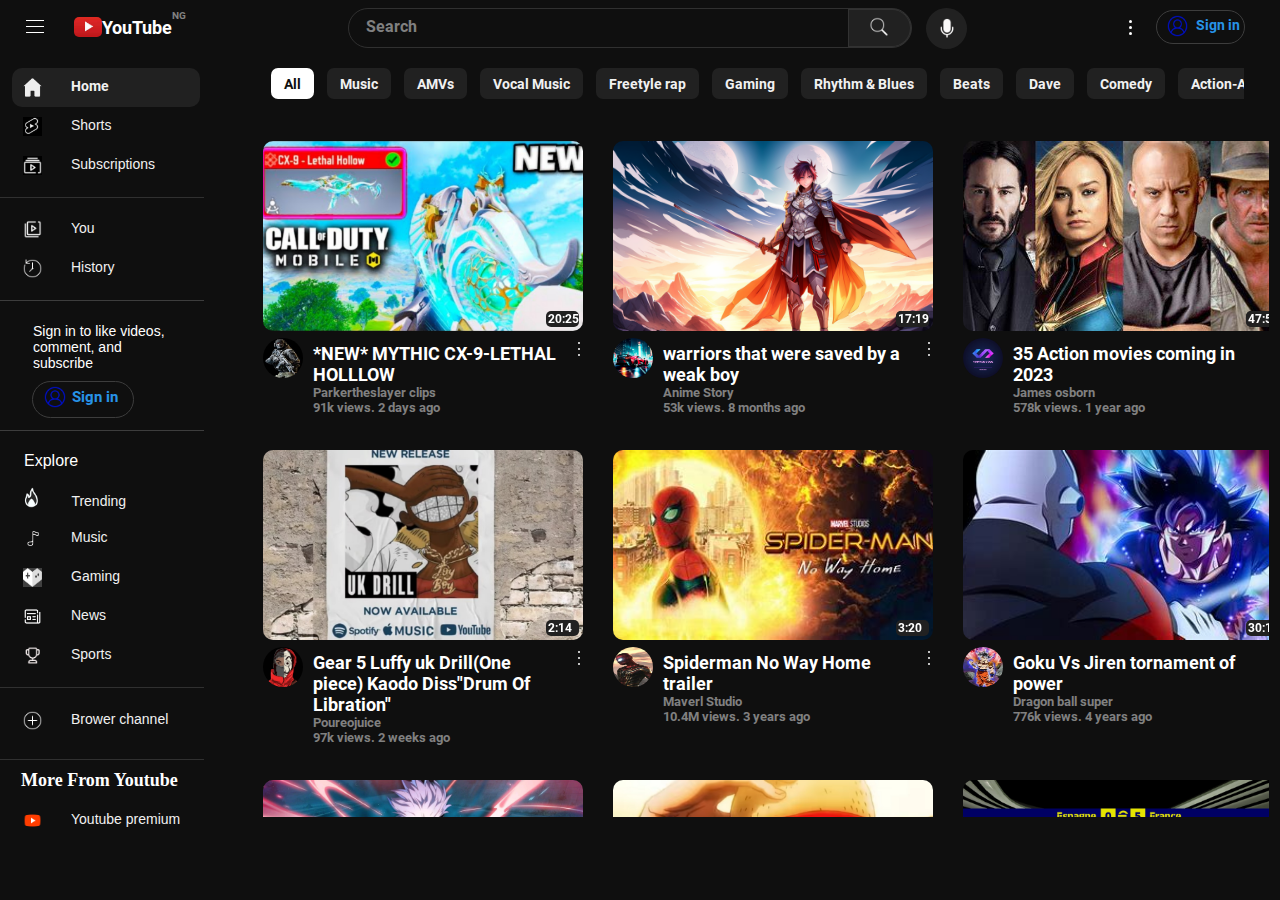
==== index.html @ 63cadaa3 "Rename youtube.html to index.html" ====
<!DOCTYPE html>
<html lang="en">
  <head>
    <meta charset="UTF-8" />
    <meta http-equiv="X-UA-Compatible" content="IE=edge" />
    <meta name="viewport" content="width=device-width, initial-scale=1.0" />
    <title>Youtube</title>
    <link rel="stylesheet" href="youtube.css" type="text/css" />
  </head>
  <body>
    <header>
      <div id="head">
        <div id="naw">
          <div id="menubar">
            <div id="menu"></div>
            <div id="menu"></div>
            <div id="menu"></div>
          </div>
          <div id="imagebox">
            <img src="images2/download.jpg" alt="Youtube" id="Youtube" />
            <div>YouTube</div>
            <sup id="sup">NG</sup>
          </div>
        </div>
        <div id="search">
          <form action="">
            <input type="text" placeholder="search" id="searchinput" />
          </form>
          <div id="searchiconbar">
            <img
              src="images2/icons8-search-100.png"
              alt="search"
              id="searchicon"
            />
          </div>
        </div>
        <div id="voice">
          <img
            src="images2/icons8-microphone-96.png"
            alt="voice"
            id="voicesearch"
          />
        </div>
        <div id="dotmenu">
          <div id="dot"></div>
          <div id="dot"></div>
          <div id="dot"></div>
        </div>
        <div id="signy">
          <div>
            <img src="images2/icone-utilisateur-bleu.png" alt="login icon" />
            <a href="">Sign in</a>
          </div>
        </div>
      </div>
    </header>
    <nav>
      <div id="navbar">
        <div id="navigation" class="home">
          <img src="images2/home_6583566.png" alt="home" id="navic" />
          <div id="navfonhome">Home</div>
        </div>
        <br />
        <div id="navigation" class="navigation">
          <img
            src="images2/20231005_004028.jpg"
            alt="Youtube shorts"
            id="navic"
          />
          <div id="navfon">Shorts</div>
        </div>
        <br />
        <div id="navigation" class="navigation">
          <img src="images2/1696479736269.jpg" alt="subscrip" id="navic" />
          <div id="navfon">Subscriptions</div>
        </div>
      </div>
      <div class="navbaryou">
        <div id="navigation" class="navigation">
          <img src="images2/icons8-collection-96.png" alt="you" id="navic" />
          <div id="navfon">You</div>
        </div>
        <div id="navigation" class="navigation">
          <img src="images2/icons8-history-100.png" alt="history" id="navic" />
          <div id="navfon">History</div>
        </div>
      </div>
      <div class="navbaryou">
        <div id="navigation">
          <div id="speech" >Sign in to like videos, comment, and subscribe</div>
        </div>
        <div id="signx">
          <div>
            <img src="images2/icone-utilisateur-bleu.png" alt="login icon" />
            <a href="">Sign in</a>
          </div>
        </div>
      </div>
      <div id="navbar">
        <div id="explore">Explore</div>
        <div id="navigation" class="navigation">
          <img src="images2/icons8-trending-64.png" alt="trending" id="trend" />
          <div id="navfon">Trending</div>
        </div>
        <div id="navigation" class="navigation">
          <img src="images2/icons8-music-150.png" alt="music" id="navic" />
          <div id="navfon">Music</div>
        </div>
        <div id="navigation" class="navigation">
          <img src="images2/youtube gaming.jpg" alt="gaming" id="navic" />
          <div id="navfon">Gaming</div>
        </div>
        <div id="navigation" class="navigation">
          <img src="images2/icons8-news-144.png" alt="News" id="navic" />
          <div id="navfon">News</div>
        </div>
        <div id="navigation" class="navigation">
          <img src="images2/icons8-trophy-96.png" alt="sport" id="navic" />
          <div id="navfon">Sports</div>
        </div>
      </div>
      <div id="navbar">
        <div id="navigation" class="navigation">
          <img src="images2/icons8-plus-100.png" alt="" id="navic" class="navfon" />
          <div class="navfon">Brower channel</div>
        </div>
      </div>
      <div id="navbar">
        <div id="navigation">
          <div class="speech">More From Youtube</div>
        </div>
        <div id="navigation" class="navigation">
          <img src="images2/icons8-youtube-96.png" alt="youtube" id="navic" />
          <div id="navfon">Youtube premium</div>
        </div>
        <div id="navigation" class="navigation">
          <img
            src="images2/icons8-youtube-music-96.png"
            alt="music"
            id="navic"
          />
          <div id="navfon">Youtube music</div>
        </div>
        <div id="navigation" class="navigation">
          <img src="images2/icons8-youtube-96 (1).png" alt="kid" id="navic" />
          <div id="navfon">Youtube kids</div>
        </div>
      </div>
      <div id="navbar">
        <div id="navigation" class="navigation">
          <img src="images2/icons8-setting-100.png" alt="setting" id="navic" />
          <div id="navfon">Setting</div>
        </div>
        <div id="navigation" class="navigation">
          <img src="images2/icons8-flag-96.png" alt="flag" id="navic" />
          <div id="navfon">Report history</div>
        </div>
        <div id="navigation" class="navigation">
          <img src="images2/icons8-help-100.png" alt="help" id="navic" />
          <div id="navfon">Help</div>
        </div>
        <div id="navigation" class="navigation">
          <img src="" alt="" />
          <div id="navfon">Send feedback</div>
        </div>
      </div>
      <div id="navbar">
        <div id="navigation">
          <footer>
            About Press Copyright
            <br />
            Contact us Creators <br />
            Advertise Developers
            <br />
            <br />
            Terms Privacy Policy & Safety How YouTube works <br />
            Test new features
            <br />
            <br />
            © 2023 Google LLC
          </footer>
        </div>
      </div>
    </nav>
    <div id="maincontent">
      <div id="subcontent">
        <div id="scrollmenu">
          <ul>
            <li id="al">All</li>
            <li id="li">Music</li>
            <li id="li">AMVs</li>
            <li id="li">Vocal Music</li>
            <li id="li">Freetyle rap</li>
            <li id="li">Gaming</li>
            <li id="li">Rhythm & Blues</li>
            <li id="li">Beats</li>
            <li id="li">Dave</li>
            <li id="li">Comedy</li>
            <li id="li">Action-Adevantages Gaming</li>
            <li id="li">Call Of Duty</li>
            <li id="li">Efootall</li>
            <li id="li">Dragon Ball Super</li>
            <li id="li">Action Movies</li>
            <li id="li">Recently Uploaded</li>
          </ul>
        </div>
        <div id="minicontent">
          <div id="row1">
            <div id="row2">
              <div id="heroimage1">
                <div id="herotext">
                  <div>20:25</div>
                </div>
              </div>
              <div id="profile">
                <img src="images2/ghost.jpg" alt="" />
                <div id="subfile">*NEW* MYTHIC CX-9-LETHAL HOLLLOW</div>
                <div class="domenu">
                  <div class="dot"></div>
                  <div class="dot"></div>
                  <div class="dot"></div>
                </div>
              </div>
              <footer id="foot">
                Parkertheslayer clips
                <br />
                91k views. 2 days ago
              </footer>
            </div>
            <div id="row3">
              <div id="heroimage">
                <div id="herotext">
                  <div>17:19</div>
                </div>
              </div>
              <div id="profile">
                <img src="images2/image.png" alt="" />
                <div id="subfile">warriors that were saved by a weak boy</div>
                <div class="domenu">
                  <div class="dot"></div>
                  <div class="dot"></div>
                  <div class="dot"></div>
                </div>
              </div>
              <footer id="foot">
                Anime Story
                <br />
                53k views. 8 months ago
              </footer>
            </div>
            <div id="row3" class="row3">
              <div id="heroimage2">
                <div id="herotext">
                  <div>47:55</div>
                </div>
              </div>
              <div id="profile">
                <img src="images2/wepik--20230904215643AHBT.jpeg" alt="" />
                <div id="subfile">35 Action movies coming in 2023</div>
                <div class="domenu">
                  <div class="dot"></div>
                  <div class="dot"></div>
                  <div class="dot"></div>
                </div>
              </div>
              <footer id="foot">
                James osborn
                <br />
                578k views. 1 year ago
              </footer>
            </div>
          </div>
          <div id="row1">
            <div id="row2">
              <div id="heroimage3">
                <div id="herotext">
                  <div>2:14</div>
                </div>
              </div>
              <div id="profile">
                <img src="images2/poureojuice.jpg" alt="" />
                <div id="subfile">
                  Gear 5 Luffy uk Drill(One piece) Kaodo Diss"Drum Of Libration"
                </div>
                <div class="domenu">
                  <div class="dot"></div>
                  <div class="dot"></div>
                  <div class="dot"></div>
                </div>
              </div>
              <footer id="foot">
                Poureojuice
                <br />
                97k views. 2 weeks ago
              </footer>
            </div>
            <div id="row3">
              <div id="heroimage4">
                <div id="herotext">
                  <div>3:20</div>
                </div>
              </div>
              <div id="profile">
                <img src="images2/IMG_0671.JPG" alt="" />
                <div id="subfile">Spiderman No Way Home trailer</div>
                <div class="domenu">
                  <div class="dot"></div>
                  <div class="dot"></div>
                  <div class="dot"></div>
                </div>
              </div>
              <footer id="foot">
                Maverl Studio
                <br />
                10.4M views. 3 years ago
              </footer>
            </div>
            <div id="row3" class="row3">
              <div id="heroimage5">
                <div id="herotext">
                  <div>30:10</div>
                </div>
              </div>
              <div id="profile">
                <img src="images2/goku.jpg" alt="" />
                <div id="subfile">Goku Vs Jiren tornament of power</div>
                <div class="domenu">
                  <div class="dot"></div>
                  <div class="dot"></div>
                  <div class="dot"></div>
                </div>
              </div>
              <footer id="foot">
                Dragon ball super
                <br />
                776k views. 4 years ago
              </footer>
            </div>
          </div>
          <div id="row1">
            <div id="row2">
              <div id="heroimage6">
                <div id="herotext">
                  <div>1:42</div>
                </div>
              </div>
              <div id="profile">
                <img src="images2/mash.jpg" alt="" />
                <div id="subfile">Gojo's Hollow purple</div>
                <div class="domenu">
                  <div class="dot"></div>
                  <div class="dot"></div>
                  <div class="dot"></div>
                </div>
              </div>
              <footer id="foot">
                Jujutsu kaisen update
                <br />
                3.2M views. 1 year ago
              </footer>
            </div>
            <div id="row3">
              <div id="heroimage7">
                <div id="herotext">
                  <div>20:25</div>
                </div>
              </div>
              <div id="profile">
                <img src="images2/poureojuice.jpg" alt="" />
                <div id="subfile">poureojuice Plot Armor Uk Drill</div>
                <div class="domenu">
                  <div class="dot"></div>
                  <div class="dot"></div>
                  <div class="dot"></div>
                </div>
              </div>
              <footer id="foot">
                Poureojuice
                <br />
                385k views. 2 months ago
              </footer>
            </div>
            <div id="row3" class="row3">
              <div id="heroimage8">
                <div id="herotext">
                  <div>7:03</div>
                </div>
              </div>
              <div id="profile">
                <img src="images2/IMG_1147.JPG" alt="" />
                <div id="subfile">I defeated a Pro player 5-0</div>
                <div class="domenu">
                  <div class="dot"></div>
                  <div class="dot"></div>
                  <div class="dot"></div>
                </div>
              </div>
              <footer id="foot">
                Yanmifeigwe clips
                <br />
                9.1k views. 1 years ago
              </footer>
            </div>
          </div>
        </div>
      </div>
    </div>
  </body>
</html>
---- youtube.css ----
body {
  background-color: #0f0f0f;
  color: var(--color-primary);
  padding: 0;
  margin: 0;
}
@font-face {
  font-family: Roboto;
  src: url(Roboto-Bold.ttf);
}
@font-face {
  font-family: noto;
  src: url(NotoSans-Light.ttf);
}
:root {
  --color-primary: white;
}
header {
  padding: 15px 0px 2px 24px;
  height: 52px;
}
#menubar {
  padding-top: 0.2px;
  margin-left: 2px;
}
#menu {
  width: 18px;
  height: 1px;
  background-color: white;
  margin-top: 5px;
}
#head {
  display: flex;
}
#Youtube {
  width: 28px;
  height: 20px;
  border-top-right-radius: 5px;
  border-bottom-left-radius: 5px;
  border-bottom-right-radius: 5px;
  border-top-left-radius: 5px;
  margin-left: 30px;
}
#naw {
  display: inline-flex;
}
#imagebox {
  display: inline-flex;
  margin-top: 2px;
  cursor: pointer;
}
#imagebox div {
  font-size: 18px;
  font-family: Roboto, arial, sans-serif;
  display: block;
}
#sup {
  font-size: 10px;
  color: gray;
  margin-top: -7px;
  font-family: Roboto, sans-serif, arial;
}
#search {
  margin-left: 13%;
  display: inline-flex;
  width: 45%;
  border: 1px solid hsl(0, 0%, 18.82%);
  border-radius: 30px;
  height: 38px;
  margin-top: -7px;
}
form {
  width: 90%;
}
input {
  height: 35px;
  background-color: transparent;
  border: none;
  /*border-right: 1px solid hsl(0, 0%, 18.82%);*/
  color: white;
  width: 99%;
  outline: none;
}
#search form input::placeholder {
  color: grey;
  text-transform: capitalize;
  font-size: medium;
  padding: 10px 15px;
  margin-bottom: 5px;
  font-family: Roboto, sans-serif;
  font-weight: 400;
}
#searchicon {
  width: 20px;
  height: 20px;
  margin: 7px 0px 3px 20px;
}
#searchiconbar {
  height: 95%;
  width: 11%;
  background-color: hsla(0, 0%, 100%, 0.08);
  border-top-right-radius: 30px;
  border-bottom-right-radius: 30px;
  border-left: none;
  border: 1px solid hsla(0, 0%, 100%, 0.08);
}
#voice {
  background-color: hsla(0, 0%, 100%, 0.08);
  border-radius: 50px;
  margin-left: 14px;
  height: 41px;
  width: 41px;
  margin-top: -7px;
}
#voicesearch {
  width: 20px;
  height: 20px;
  margin-top: 10px;
  margin-left: 11px;
}
#dotmenu {
  cursor: pointer;
  margin-left: 13%;
  margin-top: 2px;
}
#dot {
  width: 3px;
  height: 3px;
  margin-top: 3px;
  background-color: white;
  border-radius: 50px;
}
#signy {
  margin-left: 24px;
  border: 1px solid #3d3d3d;
  border-radius: 40px;
  width: 7%;
  height: 5%;
  display: flex;
  justify-self: flex-end;
  margin-top: -5px;
  cursor: pointer;
}
#signy:hover {
  background-color: #ade8f4;
  backdrop-filter: blur(10%);
  transition: 0.5s;
}
#signy a {
  color: #2793e8;
  margin-left: 8px;
  text-decoration: none;
  font-family: Roboto, arial, sans-serif;
  font-size: 14px;
}
#signy img {
  height: 22px;
  width: 21px;
  margin-top: -2px;
}
#signy div {
  padding: 6px 4px 6px 10px;
  display: inline-flex;
}
/*end of header*/
/*header, nav, #maincontent{
  border: 2px solid red;
}*/
header {
  width: 97.5%;
}
header,
nav,
#maincontent {
  position: absolute;
}
nav,
#maincontent {
  top: 60px;
}
#maincontent {
  left: 245px;
}
/*navigation*/
nav {
  padding-top: 20px;
  margin-left: -4px;
  width: 17.4%;
  height: 86%;
  overflow: hidden;
  scrollbar-gutter: stable;
  scrollbar-track-color: red;
  margin-top: -12px;
}
nav:hover {
  overflow: auto;
}
#navigation {
  display: inline-flex;
  padding: 10px 10px 10px 9px;
  width: 88%;
  cursor: pointer;
}
#speech {
  font-family: arial, Roboto, sans-serif;
  margin-left: 12px;
  font-size: 14px;
}
.speech {
  font-size: 18px;
  font-weight: bold;
}
.home {
  background-color: #212121;
  border-top-right-radius: 10px;
  border-bottom-left-radius: 10px;
  border-top-left-radius: 10px;
  border-bottom-right-radius: 10px;
  display: block;
}
#navfon {
  font-size: 14px;
  margin-left: 29px;
  font-weight: 500;
  font-family: arial, Roboto, sans-serif;
  color: #f1f1f1;
}
.navfon {
  font-size: 14px;
  margin-left: 29px;
  font-weight: 500;
  padding: 13px 0;
  margin-bottom: -7px;
  font-family: arial, Roboto, sans-serif;
  color: #f1f1f1;
}
#navfonhome {
  font-size: 14px;
  margin-left: 29px;
  font-weight: 500;
  color: #f1f1f1;
  font-family: Roboto, arial, sans-serif;
}
.navbaryou {
  padding: 12px 16px;
  border-bottom: 1px solid #3d3d3d;
  cursor: pointer;
}
#navic {
  margin-left: 2px;
  width: 19px;
  height: 19px;
}
#trend {
  margin-left: 0.4px;
  width: 21px;
  height: 21px;
  margin-top: -6px;
}
#navbar {
  padding: 0px 0px 12px 16px;
  border-bottom: 1px solid hsl(0, 0%, 18.82%);
}
#signx {
  margin-left: 20px;
  margin-right: 77px;
  border: 1px solid #3d3d3d;
  border-radius: 40px;
  height: 35px;
  width: 100px;
}
#signx div {
  display: inline-flex;
  padding: 3px 10px 3px 10px;
  margin-top: 3px;
  margin-left: 6px;
}
#signx:hover {
  background-color: #ade8f4;
  transition: 0.5s;
}
#signx img {
  width: 22px;
  height: 22px;
  margin-left: -5px;
  margin-top: -2px;
}
#signx a {
  margin-left: 6px;
  color: #2793e8;
  font-family: Roboto, arial, sans-serif;
  text-decoration: none;
  font-size: 15px;
}
.navigation:hover {
  background-color: #212121;
  border-top-right-radius: 12px;
  border-bottom-right-radius: 12px;
  border-top-left-radius: 12px;
  border-bottom-left-radius: 12px;
}
#explore {
  padding: 21px 12px 13px;
  font-size: 16px;
  font-family: arial, Roboto, sans-serif;
}
footer {
  color: grey;
  font-size: 13px;
  font-family: Roboto, arial, sans-serif;
}
/*End of navigation*/
/*main content*/
#maincontent {
  width: 80%;
  /*border: 2px solid red;*/
  margin-top: -8px;
  height: 85%;
  overflow: hidden;
  scrollbar-gutter: stable;
}
#maincontent:hover {
  overflow: auto;
}
#subcontent {
  padding: 0 10px 0 18px;
}
#minicontent {
  margin-top: -9px;
}
#scrollmenu {
  overflow: hidden;
  white-space: nowrap;
  width: 100%;
}
#scrollmenu:hover {
  overflow: auto;
  white-space: nowrap;
}
ul {
  display: inline-flex;
  margin-left: -32px;
  width: 95%;
}
li {
  list-style-type: none;
  background-color: #212121;
  padding: 8px 13px;
  height: 15px;
  border-top-right-radius: 7px;
  border-top-left-radius: 7px;
  border-bottom-left-radius: 7px;
  border-bottom-right-radius: 7px;
  font-family: Roboto, arial, sans-serif;
  font-size: 14px;
}
#al {
  background-color: white;
  color: #0f0f0f;
}
#li {
  margin-left: 13px;
  width: auto;
  color: #f1f1f1;
}
#row1 {
  margin-top: 35px;
}
#herotext div {
  margin-left: 89.5%;
  backdrop-filter: blur(50px);
  background-color: #212121;
  padding: 1px 2px;
  font-size: 12px;
  font-family: Roboto, arial, sans-serif;
  border-radius: 5px;
}
#herotext {
  /*border: 2px solid red;*/
  padding-bottom: 4px;
  padding-right: 4px;
}
#row1 {
  display: inline-flex;
}
#row2 {
  /*border: 2px solid blue;*/
  width: 320px;
}
#row3 {
  width: 320px;
  margin-left: 30px;
}
#heroimage {
  background-image: url(images2/warrior-anime-character-magic-mountain-lake-sky.png);
  width: 100%;
  padding-top: 170px;
  background-position: center;
  background-size: cover;
  background-repeat: no-repeat;
  border-top-right-radius: 10px;
  border-top-left-radius: 10px;
  border-bottom-left-radius: 10px;
  border-bottom-right-radius: 10px;
}
#heroimage1 {
  background-image: url(images2/Screenshot_20231007-025848_YouTube.jpg);
  width: 100%;
  padding-top: 170px;
  background-position: center;
  background-size: cover;
  background-repeat: no-repeat;
  border-top-right-radius: 10px;
  border-top-left-radius: 10px;
  border-bottom-left-radius: 10px;
  border-bottom-right-radius: 10px;
}
#heroimage2 {
  background-image: url(images2/movies.jpg);
  width: 100%;
  padding-top: 170px;
  background-position: center;
  background-size: cover;
  background-repeat: no-repeat;
  border-top-right-radius: 10px;
  border-top-left-radius: 10px;
  border-bottom-left-radius: 10px;
  border-bottom-right-radius: 10px;
}
#heroimage3 {
  background-image: url(images2/Screenshot_20231007-123513_YouTube.jpg);
  width: 100%;
  padding-top: 170px;
  background-position: center;
  background-size: cover;
  background-repeat: no-repeat;
  border-top-right-radius: 10px;
  border-top-left-radius: 10px;
  border-bottom-left-radius: 10px;
  border-bottom-right-radius: 10px;
}
#heroimage4 {
  background-image: url(images2/spiderman.jpg);
  width: 100%;
  padding-top: 170px;
  background-position: center;
  background-size: cover;
  background-repeat: no-repeat;
  border-top-right-radius: 10px;
  border-top-left-radius: 10px;
  border-bottom-left-radius: 10px;
  border-bottom-right-radius: 10px;
}
#heroimage6 {
  background-image: url(images2/3b897aafff9e433e339910b9613bec66.jpg);
  width: 100%;
  padding-top: 170px;
  background-position: center;
  background-size: cover;
  background-repeat: no-repeat;
  border-top-right-radius: 10px;
  border-top-left-radius: 10px;
  border-bottom-left-radius: 10px;
  border-bottom-right-radius: 10px;
}

#heroimage5 {
  background-image: url(images2/gpku\ va\ jiren.jpg);
  width: 100%;
  padding-top: 170px;
  background-position: center;
  background-size: cover;
  background-repeat: no-repeat;
  border-top-right-radius: 10px;
  border-top-left-radius: 10px;
  border-bottom-left-radius: 10px;
  border-bottom-right-radius: 10px;
}
#heroimage7 {
  background-image: url(images2/Screenshot_20230801-103315_YouTube.jpg);
  width: 100%;
  padding-top: 170px;
  background-position: center;
  background-size: cover;
  background-repeat: no-repeat;
  border-top-right-radius: 10px;
  border-top-left-radius: 10px;
  border-bottom-left-radius: 10px;
  border-bottom-right-radius: 10px;
}
#heroimage8 {
  background-image: url(images2/Screenshot_20230621-234800_eFootball.jpg);
  width: 100%;
  padding-top: 170px;
  background-position: center;
  background-size: cover;
  background-repeat: no-repeat;
  border-top-right-radius: 10px;
  border-top-left-radius: 10px;
  border-bottom-left-radius: 10px;
  border-bottom-right-radius: 10px;
}
#heroimage5:hover {
  border-radius: 0;
}
#heroimage1:hover {
  border-radius: 0;
}
#heroimage2:hover {
  border-radius: 0;
}
#heroimage3:hover {
  border-radius: 0;
}
#heroimage4:hover {
  border-radius: 0;
}
#heroimage6:hover {
  border-radius: 0;
}
#heroimage:hover {
  border-radius: 0;
}
#heroimage7:hover {
  border-radius: 0;
}
#heroimage8:hover {
  border-radius: 0;
}
#profile {
  display: inline-flex;
  margin-top: 7px;
}
#profile img {
  width: 40px;
  height: 40px;
  border-radius: 20px;
}
#subfile {
  margin-left: 10px;
  margin-top: 5px;
  font-size: 18px;
  font-weight: 500;
  width: 78%;
  font-family: Roboto, arial, sans-serif;
}
.dot {
  width: 2px;
  height: 2px;
  margin-top: 4px;
  background-color: white;
  border-radius: 2px;
  margin-left: 15px;
}
#foot {
  margin-left: 50px;
}
/* for phones*/ 
@media only screen and (max-width: 600px) {
  header {
    width: 97.5%;
  }
  form {
    width: 90%;
  }
  input {
    width: 99%;
    height: 35px;
  }
  #maincontent {
    height: 100%;
    left: 135px;
    width: 80%;
  }
  #minicontent {
    width: 17.6%;
    margin-left: -20px;
    margin-top: -15px;
  }
  nav {
    width: 29%;
    height: 100%;
    margin-left: -8px;
  }
  #row2 {
    width: 170px;
  }
  #row3 {
    width: 170px;
    margin-left: 15px;
  }
  #foot {
    font-size: 6px;
    margin-left: 10px;
  }
  #subfile {
    font-size: 9px;
    width: 70%;
    margin-left: 1px;
    margin-top: 5px;
  }
  #profile img {
    width: 30px;
    height: 30px;
    border-radius: 20px;
  }
  .row3 {
    display: none;
  }
  #search {
    margin-left: 1%;
    height: 28px;
    width: 45%;
    border-radius: 20px;
  }
  input {
    height: 25px;
    width: 99%;
  }
  #search form input::placeholder {
    font-size: 14px;
  }
  #searchicon {
    width: 14px;
    height: 14px;
    margin-left: 8px;
  }
  #searchiconbar {
    width: 16%;
  }
  #voicesearch {
    width: 15px;
    height: 15px;
    margin-left: 7px;
    margin-top: 7px;
  }
  #voice {
    height: 30px;
    width: 30px;
    margin-left: 7px;
  }
  #dot {
    width: 2px;
    height: 3px;
    margin-top: 2px;
  }
  #dotmenu {
    margin-left: 10px;
  }
  #signy {
    margin-left: 15px;
    width: 14%;
    height: 6%;
    margin-top: -2px;
  }
  #signy a {
    font-size: 10px;
    margin-left: 4px;
  }
  #signy img {
    height: 17px;
    width: 16px;
  }
  #signy div {
    padding: 3px 1px 3px 6px;
  }
  #heroimage1,
  #heroimage,
  #heroimage3,
  #heroimage4,
  #heroimage6,
  #heroimage7 {
    height: 1%;
    padding-top: 130px;
  }
  #herotext div {
    font-size: 8px;
    margin-top: -17px;
    margin-left: 86%;
  }
  #navfonhome,
  #navfon {
    font-size: 11px;
    margin-left: 13px;
  }
  .navfon {
    font-size: 11px;
    margin-left: 19px;
  }
  #speech {
    font-size: 11px;
    margin-left: 8px;
  }
  #navic {
    width: 15px;
    height: 15px;
  }
  #trend {
    width: 17px;
    height: 17px;
  }
  #signx {
    margin-left: 12px;
    margin-right: 50px;
    height: 25px;
    width: 80px;
  }
  #signx img {
    width: 15px;
    height: 15px;
    margin-left: -2px;
  }
  #signx a {
    font-size: 11px;
  }
  footer {
    font-size: 11px;
  }
  ul {
    margin-left: -40px;
  }
  #scrollmenu {
    margin-left: -15px;
    width: 95%;
  }
  li {
    font-size: 11px;
    height: 11px;
    padding: 4px 9px;
  }
  #li {
    margin-left: 9px;
  }
  #menubar {
    margin-left: -11px;
  }
  #menu {
    width: 15px;
    height: 1px;
    margin-top: 4px;
  }
  #Youtube {
    width: 20px;
    height: 14px;
    margin-left: 14px;
  }
  #imagebox div {
    font-size: 14px;
  }
  #sup {
    font-size: 10px;
  }
}
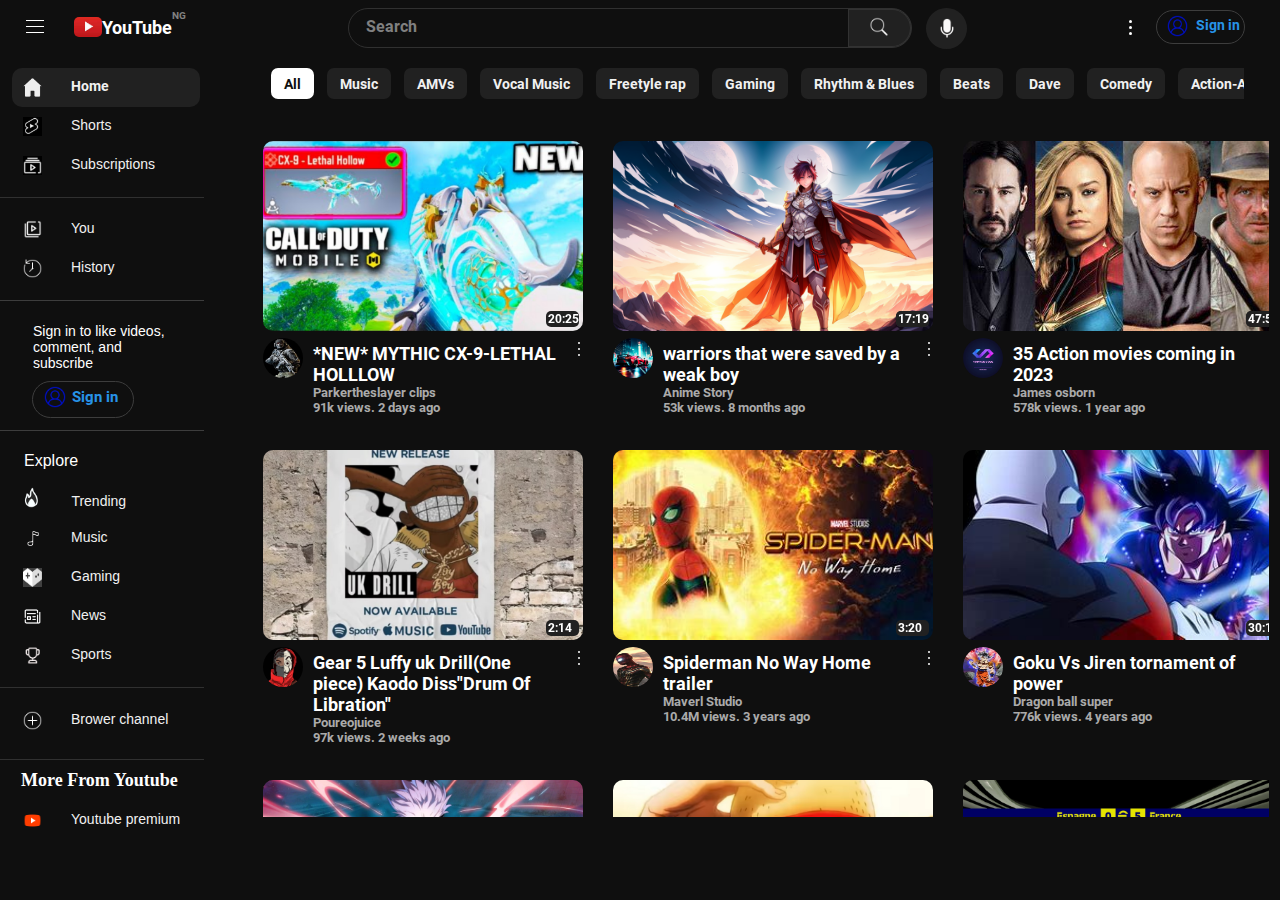
==== commit 2578e987: "Update the short" ====
--- a/index.html
+++ b/index.html
@@ -87,7 +87,7 @@
       </div>
       <div class="navbaryou">
         <div id="navigation">
-          <div id="speech" >Sign in to like videos, comment, and subscribe</div>
+          <div id="speech">Sign in to like videos, comment, and subscribe</div>
         </div>
         <div id="signx">
           <div>
@@ -121,7 +121,12 @@
       </div>
       <div id="navbar">
         <div id="navigation" class="navigation">
-          <img src="images2/icons8-plus-100.png" alt="" id="navic" class="navfon" />
+          <img
+            src="images2/icons8-plus-100.png"
+            alt=""
+            id="navic"
+            class="navfon"
+          />
           <div class="navfon">Brower channel</div>
         </div>
       </div>
@@ -403,6 +408,79 @@
             </div>
           </div>
         </div>
+        <div id="youShorts">
+          <div>
+            <img
+              src="images2/icons8-youtube-shorts-144.png"
+              alt="youtubeshort"
+            />
+            <h3>Shorts</h3>
+          </div>
+        </div>
+        <div id="videos">
+          <div id="scrollmenux">
+            <div id="videobar">
+              <div id="videoblock">
+                <div id="videoimage">
+                  <div id="videotext">
+                    <div>2.13</div>
+                  </div>
+                </div>
+                <div id="videotext2">Space Jam Trailer</div>
+                <footer id="videofoot">115k view</footer>
+              </div>
+              <div id="videoblock">
+                <div id="videoimage1" class="videospace">
+                  <div id="videotext">
+                    <div>2.27</div>
+                  </div>
+                </div>
+                <div id="videotext3">
+                  Spiderverse Spiderman <br />
+                  game clip
+                </div>
+                <footer id="videofoot2">2.34m views</footer>
+              </div>
+              <div id="videoblock">
+                <div id="videoimage2" class="videospace">
+                  <div id="videotext">
+                    <div>1.50</div>
+                  </div>
+                </div>
+                <div id="videotext3">Give jesus 2 minute</div>
+                <footer id="videofoot2">20m views</footer>
+              </div>
+              <div id="videoblock">
+                <div id="videoimage3" class="videospace">
+                  <div id="videotext">
+                    <div>3.15</div>
+                  </div>
+                </div>
+                <div id="videotext3">Detective Pikachu clip</div>
+                <footer id="videofoot2">509k views</footer>
+              </div>
+              <div id="videoblock">
+                <div id="videoimage4" class="videospace">
+                  <div id="videotext">
+                    <div>13.4</div>
+                  </div>
+                </div>
+                <div id="videotext3">Flame Hashira Rengoku</div>
+                <footer id="videofoot2">87k views</footer>
+              </div>
+
+              <div id="videoblock">
+                <div id="videoimage5" class="videospace">
+                  <div id="videotext">
+                    <div>1.05</div>
+                  </div>
+                </div>
+                <div id="videotext3">Spiderman having Fun</div>
+                <footer id="videofoot2">234k views</footer>
+              </div>
+            </div>
+          </div>
+        </div>
       </div>
     </div>
   </body>
--- a/youtube.css
+++ b/youtube.css
@@ -305,7 +305,7 @@
   font-family: arial, Roboto, sans-serif;
 }
 footer {
-  color: grey;
+  color: #aaaaaa;
   font-size: 13px;
   font-family: Roboto, arial, sans-serif;
 }
@@ -555,10 +555,159 @@
 #foot {
   margin-left: 50px;
 }
-/* for phones*/ 
+#youShorts {
+  margin-top: 20px;
+}
+#youShorts h3 {
+  font-family: Roboto, arial, sans-serif;
+  margin-left: 10px;
+}
+#youShorts img {
+  width: 21px;
+  height: 21px;
+  margin-top: 20px;
+}
+#youShorts div {
+  margin-left: 10px;
+  display: inline-flex;
+}
+#videobar {
+  display: inline-flex;
+}
+#videos {
+  margin-top: 5px;
+}
+#videoimage {
+  background-image: url(images2/space\ jam.JPG);
+  width: 190px;
+  padding-top: 350px;
+  background-repeat: no-repeat;
+  background-position: center;
+  background-size: cover;
+  border-top-right-radius: 10px;
+  border-bottom-right-radius: 10px;
+  border-top-left-radius: 10px;
+  border-bottom-left-radius: 10px;
+}
+#videoimage1 {
+  background-image: url(images2/spidervesre.JPG);
+  width: 190px;
+  padding-top: 350px;
+  background-repeat: no-repeat;
+  background-position: center;
+  background-size: cover;
+  border-top-right-radius: 10px;
+  border-bottom-right-radius: 10px;
+  border-top-left-radius: 10px;
+  border-bottom-left-radius: 10px;
+}
+#videoimage2 {
+  background-image: url(images2/jesus.jpg);
+  width: 190px;
+  padding-top: 350px;
+  background-repeat: no-repeat;
+  background-position: center;
+  background-size: cover;
+  border-top-right-radius: 10px;
+  border-bottom-right-radius: 10px;
+  border-top-left-radius: 10px;
+  border-bottom-left-radius: 10px;
+}
+#videoimage3 {
+  background-image: url(images2/pikacku.JPG);
+  width: 190px;
+  padding-top: 350px;
+  background-repeat: no-repeat;
+  background-position: center;
+  background-size: cover;
+  border-top-right-radius: 10px;
+  border-bottom-right-radius: 10px;
+  border-top-left-radius: 10px;
+  border-bottom-left-radius: 10px;
+}
+#videoimage4 {
+  background-image: url(images2/flame\ hashira.JPG);
+  width: 190px;
+  padding-top: 350px;
+  background-repeat: no-repeat;
+  background-position: center;
+  background-size: cover;
+  border-top-right-radius: 10px;
+  border-bottom-right-radius: 10px;
+  border-top-left-radius: 10px;
+  border-bottom-left-radius: 10px;
+}
+#videoimage5 {
+  background-image: url(images2/spiderman\ 1.JPG);
+  width: 190px;
+  padding-top: 350px;
+  background-repeat: no-repeat;
+  background-position: center;
+  background-size: cover;
+  border-top-right-radius: 10px;
+  border-bottom-right-radius: 10px;
+  border-top-left-radius: 10px;
+  border-bottom-left-radius: 10px;
+}
+#videotext {
+  margin-left: 160px;
+  padding-bottom: 4px;
+  padding-right: 4px;
+}
+#videotext div {
+  font-family: Roboto, Arial, sans-serif;
+  background-color: #212121;
+  backdrop-filter: blur(50px);
+  padding: 1px 2px;
+  font-size: 12px;
+  border-radius: 5px;
+}
+.videospace {
+  margin-left: 20px;
+}
+#scrollmenux {
+  overflow: hidden;
+  white-space: nowrap;
+  width: 100%;
+}
+#scrollmenux:hover {
+  overflow: auto;
+  white-space: nowrap;
+}
+#videotext2 {
+  font-family: Roboto, Arial, sans-serif;
+  font-size: 16px;
+  margin-top: 10px;
+}
+#videotext3 {
+  font-family: Roboto, Arial, sans-serif;
+  font-size: 16px;
+  margin-top: 10px;
+  margin-left: 20px;
+}
+#videofoot {
+  margin-top: 5px;
+}
+#videofoot2 {
+  margin-top: 5px;
+  margin-left: 20px;
+}
+#videoimage1:hover,
+#videoimage:hover,
+#videoimage3:hover,
+#videoimage2:hover,
+#videoimage4:hover,
+#videoimage5:hover {
+  border-radius: 0;
+}
+/* for phones*/
 @media only screen and (max-width: 600px) {
   header {
-    width: 97.5%;
+    width: 91.5%;
+  }
+  body {
+    margin: 0;
+    padding: 0;
   }
   form {
     width: 90%;
@@ -570,7 +719,11 @@
   #maincontent {
     height: 100%;
     left: 135px;
-    width: 80%;
+    width: 70%;
+    overflow: none;
+  }
+  #maincontent:hover {
+    overflow: none;
   }
   #minicontent {
     width: 17.6%;
@@ -583,11 +736,11 @@
     margin-left: -8px;
   }
   #row2 {
-    width: 170px;
+    width: 150px;
   }
   #row3 {
-    width: 170px;
-    margin-left: 15px;
+    width: 150px;
+    margin-left: 13px;
   }
   #foot {
     font-size: 6px;
@@ -649,7 +802,7 @@
   }
   #signy {
     margin-left: 15px;
-    width: 14%;
+    width: 17%;
     height: 6%;
     margin-top: -2px;
   }
@@ -662,7 +815,7 @@
     width: 16px;
   }
   #signy div {
-    padding: 3px 1px 3px 6px;
+    padding: 3px 0px 3px 4px;
   }
   #heroimage1,
   #heroimage,
@@ -672,6 +825,7 @@
   #heroimage7 {
     height: 1%;
     padding-top: 130px;
+    width: 150px;
   }
   #herotext div {
     font-size: 8px;
@@ -750,4 +904,35 @@
   #sup {
     font-size: 10px;
   }
-}
+  #youShorts div {
+    margin-left: -10px;
+  }
+  #videos {
+    margin-left: -10px;
+  }
+  #videoimage,
+  #videoimage1,
+  #videoimage2,
+  #videoimage3,
+  #videoimage4,
+  #videoimage5 {
+    width: 150px;
+    padding-top: 250px;
+  }
+  .videospace {
+    margin-left: 6px;
+  }
+  #videotext {
+    margin-left: 120px;
+  }
+  #videotext div {
+    font-size: 8px;
+    margin-top: -20px;
+  }
+  #scrollmenux {
+    width: 100%;
+  }
+  #videotext3,#videotext2{
+    font-size: 12px;
+  }
+}
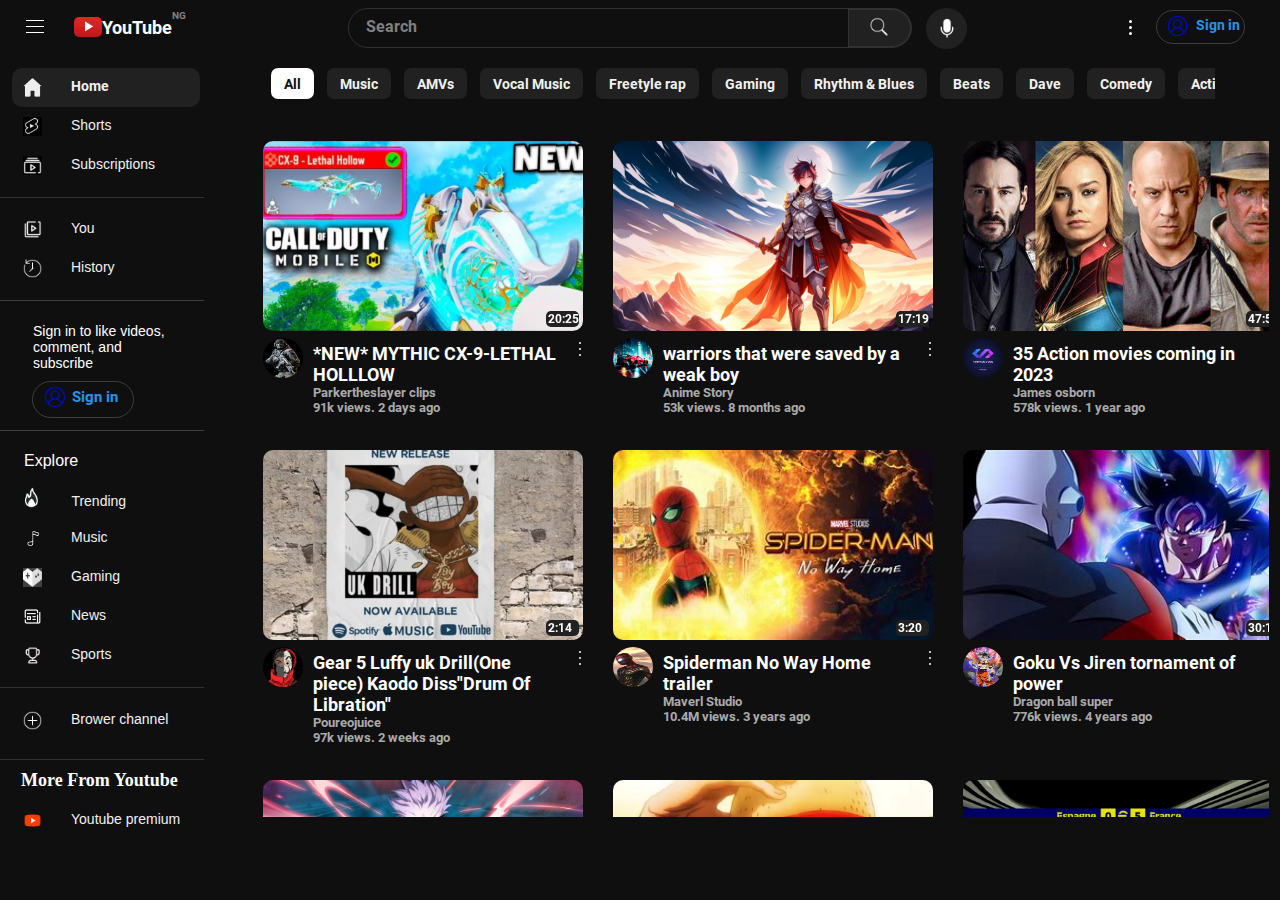
==== commit c6c8132b: "update on the page" ====
--- a/index.html
+++ b/index.html
@@ -190,7 +190,7 @@
     <div id="maincontent">
       <div id="subcontent">
         <div id="scrollmenu">
-          <ul>
+          <ul id="roll">
             <li id="al">All</li>
             <li id="li">Music</li>
             <li id="li">AMVs</li>
@@ -351,7 +351,7 @@
               </div>
               <div id="profile">
                 <img src="images2/mash.jpg" alt="" />
-                <div id="subfile">Gojo's Hollow purple</div>
+                <div id="subfile">Gojo's Hollow purple Jujutsu kaisen </div>
                 <div class="domenu">
                   <div class="dot"></div>
                   <div class="dot"></div>
@@ -407,77 +407,214 @@
               </footer>
             </div>
           </div>
-        </div>
-        <div id="youShorts">
-          <div>
-            <img
-              src="images2/icons8-youtube-shorts-144.png"
-              alt="youtubeshort"
-            />
-            <h3>Shorts</h3>
-          </div>
-        </div>
-        <div id="videos">
-          <div id="scrollmenux">
-            <div id="videobar">
-              <div id="videoblock">
-                <div id="videoimage">
-                  <div id="videotext">
-                    <div>2.13</div>
-                  </div>
-                </div>
-                <div id="videotext2">Space Jam Trailer</div>
-                <footer id="videofoot">115k view</footer>
-              </div>
-              <div id="videoblock">
-                <div id="videoimage1" class="videospace">
-                  <div id="videotext">
-                    <div>2.27</div>
-                  </div>
-                </div>
-                <div id="videotext3">
-                  Spiderverse Spiderman <br />
-                  game clip
-                </div>
-                <footer id="videofoot2">2.34m views</footer>
-              </div>
-              <div id="videoblock">
-                <div id="videoimage2" class="videospace">
-                  <div id="videotext">
-                    <div>1.50</div>
-                  </div>
-                </div>
-                <div id="videotext3">Give jesus 2 minute</div>
-                <footer id="videofoot2">20m views</footer>
-              </div>
-              <div id="videoblock">
-                <div id="videoimage3" class="videospace">
-                  <div id="videotext">
-                    <div>3.15</div>
-                  </div>
-                </div>
-                <div id="videotext3">Detective Pikachu clip</div>
-                <footer id="videofoot2">509k views</footer>
-              </div>
-              <div id="videoblock">
-                <div id="videoimage4" class="videospace">
-                  <div id="videotext">
-                    <div>13.4</div>
-                  </div>
-                </div>
-                <div id="videotext3">Flame Hashira Rengoku</div>
-                <footer id="videofoot2">87k views</footer>
-              </div>
+          <div id="youShorts">
+            <div>
+              <img
+                src="images2/icons8-youtube-shorts-144.png"
+                alt="youtubeshort"
+              />
+              <h3>Shorts</h3>
+            </div>
+          </div>
+          <div id="videos">
+            <div id="scrollmenux">
+              <div id="videobar">
+                <div id="videoblock">
+                  <div id="videoimage">
+                    <div id="videotext">
+                      <div>2.13</div>
+                    </div>
+                  </div>
+                  <div id="videotext2">Space Jam Trailer</div>
+                  <footer id="videofoot">115k view</footer>
+                </div>
+                <div id="videoblock">
+                  <div id="videoimage1" class="videospace">
+                    <div id="videotext">
+                      <div>2.27</div>
+                    </div>
+                  </div>
+                  <div id="videotext3">
+                    Spiderverse Spiderman <br />
+                    game clip
+                  </div>
+                  <footer id="videofoot2">2.34m views</footer>
+                </div>
+                <div id="videoblock">
+                  <div id="videoimage2" class="videospace">
+                    <div id="videotext">
+                      <div>1.50</div>
+                    </div>
+                  </div>
+                  <div id="videotext3">Give jesus 2 minute</div>
+                  <footer id="videofoot2">20m views</footer>
+                </div>
+                <div id="videoblock">
+                  <div id="videoimage3" class="videospace">
+                    <div id="videotext">
+                      <div>3.15</div>
+                    </div>
+                  </div>
+                  <div id="videotext3">Detective Pikachu clip</div>
+                  <footer id="videofoot2">509k views</footer>
+                </div>
+                <div id="videoblock">
+                  <div id="videoimage4" class="videospace">
+                    <div id="videotext">
+                      <div>13.4</div>
+                    </div>
+                  </div>
+                  <div id="videotext3">Flame Hashira Rengoku</div>
+                  <footer id="videofoot2">87k views</footer>
+                </div>
 
-              <div id="videoblock">
-                <div id="videoimage5" class="videospace">
-                  <div id="videotext">
-                    <div>1.05</div>
-                  </div>
-                </div>
-                <div id="videotext3">Spiderman having Fun</div>
-                <footer id="videofoot2">234k views</footer>
-              </div>
+                <div id="videoblock">
+                  <div id="videoimage5" class="videospace">
+                    <div id="videotext">
+                      <div>1.05</div>
+                    </div>
+                  </div>
+                  <div id="videotext3">Spiderman having Fun</div>
+                  <footer id="videofoot2">234k views</footer>
+                </div>
+                <div id="videoblock">
+                  <div id="videoimage6" class="videospace">
+                    <div id="videotext">
+                      <div>3.45</div>
+                    </div>
+                  </div>
+                  <div id="videotext3">Funny videos</div>
+                  <footer id="videofoot2">176k views</footer>
+                </div>
+              </div>
+            </div>
+          </div>
+          <div id="secondrow1">
+            <div id="row2">
+              <div id="heroimage9">
+                <div id="herotext">
+                  <div>20:25</div>
+                </div>
+              </div>
+              <div id="profile">
+                <img src="images2/mash.jpg" alt="" />
+                <div id="subfile">Gojo been overpowered in Jujutsu kaisen </div>
+                <div class="domenu">
+                  <div class="dot"></div>
+                  <div class="dot"></div>
+                  <div class="dot"></div>
+                </div>
+              </div>
+              <footer id="foot">
+                Jujutsu kaisen update
+                <br />
+                754k views. 1 month ago
+              </footer>
+            </div>
+            <div id="row3">
+              <div id="heroimage10">
+                <div id="herotext">
+                  <div>17:19</div>
+                </div>
+              </div>
+              <div id="profile">
+                <img src="images2/wepik--20230904215643AHBT.jpeg" alt="" />
+                <div id="subfile">Kong vs godzilla 2021 movie trailer</div>
+                <div class="domenu">
+                  <div class="dot"></div>
+                  <div class="dot"></div>
+                  <div class="dot"></div>
+                </div>
+              </div>
+              <footer id="foot">
+                james osborn <br />
+                1.87m views. 2 years ago
+              </footer>
+            </div>
+            <div id="row3" class="row3">
+              <div id="heroimage11">
+                <div id="herotext">
+                  <div>47:55</div>
+                </div>
+              </div>
+              <div id="profile">
+                <img src="images2/wepik--20230904215643AHBT.jpeg" alt="" />
+                <div id="subfile">GTA san andreas ps5 gameplay</div>
+                <div class="domenu">
+                  <div class="dot"></div>
+                  <div class="dot"></div>
+                  <div class="dot"></div>
+                </div>
+              </div>
+              <footer id="foot">
+                petermatt
+                <br />
+                18k views. 8 months ago
+              </footer>
+            </div>
+          </div>
+          <div id="secondrow1">
+            <div id="row2">
+              <div id="heroimage9">
+                <div id="herotext">
+                  <div>20:25</div>
+                </div>
+              </div>
+              <div id="profile">
+                <img src="images2/mash.jpg" alt="" />
+                <div id="subfile">Gojo been overpowered in Jujutsu kaisen </div>
+                <div class="domenu">
+                  <div class="dot"></div>
+                  <div class="dot"></div>
+                  <div class="dot"></div>
+                </div>
+              </div>
+              <footer id="foot">
+                Jujutsu kaisen update
+                <br />
+                754k views. 1 month ago
+              </footer>
+            </div>
+            <div id="row3">
+              <div id="heroimage10">
+                <div id="herotext">
+                  <div>17:19</div>
+                </div>
+              </div>
+              <div id="profile">
+                <img src="images2/wepik--20230904215643AHBT.jpeg" alt="" />
+                <div id="subfile">Kong vs godzilla 2021 movie trailer</div>
+                <div class="domenu">
+                  <div class="dot"></div>
+                  <div class="dot"></div>
+                  <div class="dot"></div>
+                </div>
+              </div>
+              <footer id="foot">
+                james osborn <br />
+                1.87m views. 2 years ago
+              </footer>
+            </div>
+            <div id="row3" class="row3">
+              <div id="heroimage11">
+                <div id="herotext">
+                  <div>47:55</div>
+                </div>
+              </div>
+              <div id="profile">
+                <img src="images2/wepik--20230904215643AHBT.jpeg" alt="" />
+                <div id="subfile">GTA san andreas ps5 gameplay</div>
+                <div class="domenu">
+                  <div class="dot"></div>
+                  <div class="dot"></div>
+                  <div class="dot"></div>
+                </div>
+              </div>
+              <footer id="foot">
+                petermatt
+                <br />
+                18k views. 8 months ago
+              </footer>
             </div>
           </div>
         </div>
--- a/youtube.css
+++ b/youtube.css
@@ -331,7 +331,7 @@
 #scrollmenu {
   overflow: hidden;
   white-space: nowrap;
-  width: 100%;
+  width: 97%;
 }
 #scrollmenu:hover {
   overflow: auto;
@@ -363,9 +363,6 @@
   width: auto;
   color: #f1f1f1;
 }
-#row1 {
-  margin-top: 35px;
-}
 #herotext div {
   margin-left: 89.5%;
   backdrop-filter: blur(50px);
@@ -382,6 +379,7 @@
 }
 #row1 {
   display: inline-flex;
+  margin-top: 35px;
 }
 #row2 {
   /*border: 2px solid blue;*/
@@ -391,6 +389,10 @@
   width: 320px;
   margin-left: 30px;
 }
+#secondrow1 {
+  display: inline-flex;
+  margin-top: 100px;
+}
 #heroimage {
   background-image: url(images2/warrior-anime-character-magic-mountain-lake-sky.png);
   width: 100%;
@@ -500,6 +502,42 @@
   border-bottom-left-radius: 10px;
   border-bottom-right-radius: 10px;
 }
+#heroimage9 {
+  background-image: url(images2/gojo.JPG);
+  width: 100%;
+  padding-top: 170px;
+  background-position: center;
+  background-size: cover;
+  background-repeat: no-repeat;
+  border-top-right-radius: 10px;
+  border-top-left-radius: 10px;
+  border-bottom-left-radius: 10px;
+  border-bottom-right-radius: 10px;
+}
+#heroimage10 {
+  background-image: url(images2/kong.jpg);
+  width: 100%;
+  padding-top: 170px;
+  background-position: center;
+  background-size: cover;
+  background-repeat: no-repeat;
+  border-top-right-radius: 10px;
+  border-top-left-radius: 10px;
+  border-bottom-left-radius: 10px;
+  border-bottom-right-radius: 10px;
+}
+#heroimage11 {
+  background-image: url(images2/wallpaperflare.com_wallpaper.jpg);
+  width: 100%;
+  padding-top: 170px;
+  background-position: center;
+  background-size: cover;
+  background-repeat: no-repeat;
+  border-top-right-radius: 10px;
+  border-top-left-radius: 10px;
+  border-bottom-left-radius: 10px;
+  border-bottom-right-radius: 10px;
+}
 #heroimage5:hover {
   border-radius: 0;
 }
@@ -525,6 +563,15 @@
   border-radius: 0;
 }
 #heroimage8:hover {
+  border-radius: 0;
+}
+#heroimage9:hover{
+  border-radius: 0;
+}
+#heroimage10:hover{
+  border-radius: 0;
+}
+#heroimage11:hover{
   border-radius: 0;
 }
 #profile {
@@ -550,7 +597,7 @@
   margin-top: 4px;
   background-color: white;
   border-radius: 2px;
-  margin-left: 15px;
+  margin-left:16px;
 }
 #foot {
   margin-left: 50px;
@@ -575,7 +622,7 @@
   display: inline-flex;
 }
 #videos {
-  margin-top: 5px;
+  margin-top: 29px;
 }
 #videoimage {
   background-image: url(images2/space\ jam.JPG);
@@ -639,6 +686,18 @@
 }
 #videoimage5 {
   background-image: url(images2/spiderman\ 1.JPG);
+  width: 190px;
+  padding-top: 350px;
+  background-repeat: no-repeat;
+  background-position: center;
+  background-size: cover;
+  border-top-right-radius: 10px;
+  border-bottom-right-radius: 10px;
+  border-top-left-radius: 10px;
+  border-bottom-left-radius: 10px;
+}
+#videoimage6 {
+  background-image: url(images2/funny\ shorts.jpg);
   width: 190px;
   padding-top: 350px;
   background-repeat: no-repeat;
@@ -909,13 +968,15 @@
   }
   #videos {
     margin-left: -10px;
+    width: 310px;
   }
   #videoimage,
   #videoimage1,
   #videoimage2,
   #videoimage3,
   #videoimage4,
-  #videoimage5 {
+  #videoimage5,
+  #videoimage6 {
     width: 150px;
     padding-top: 250px;
   }
@@ -932,7 +993,14 @@
   #scrollmenux {
     width: 100%;
   }
-  #videotext3,#videotext2{
+  #videotext3,
+  #videotext2 {
     font-size: 12px;
   }
 }
+/* For Tablet*/
+@media only screen and (min-width: 765px) and (max-width: 920px) {
+  header {
+    width: 16.5%;
+  }
+}
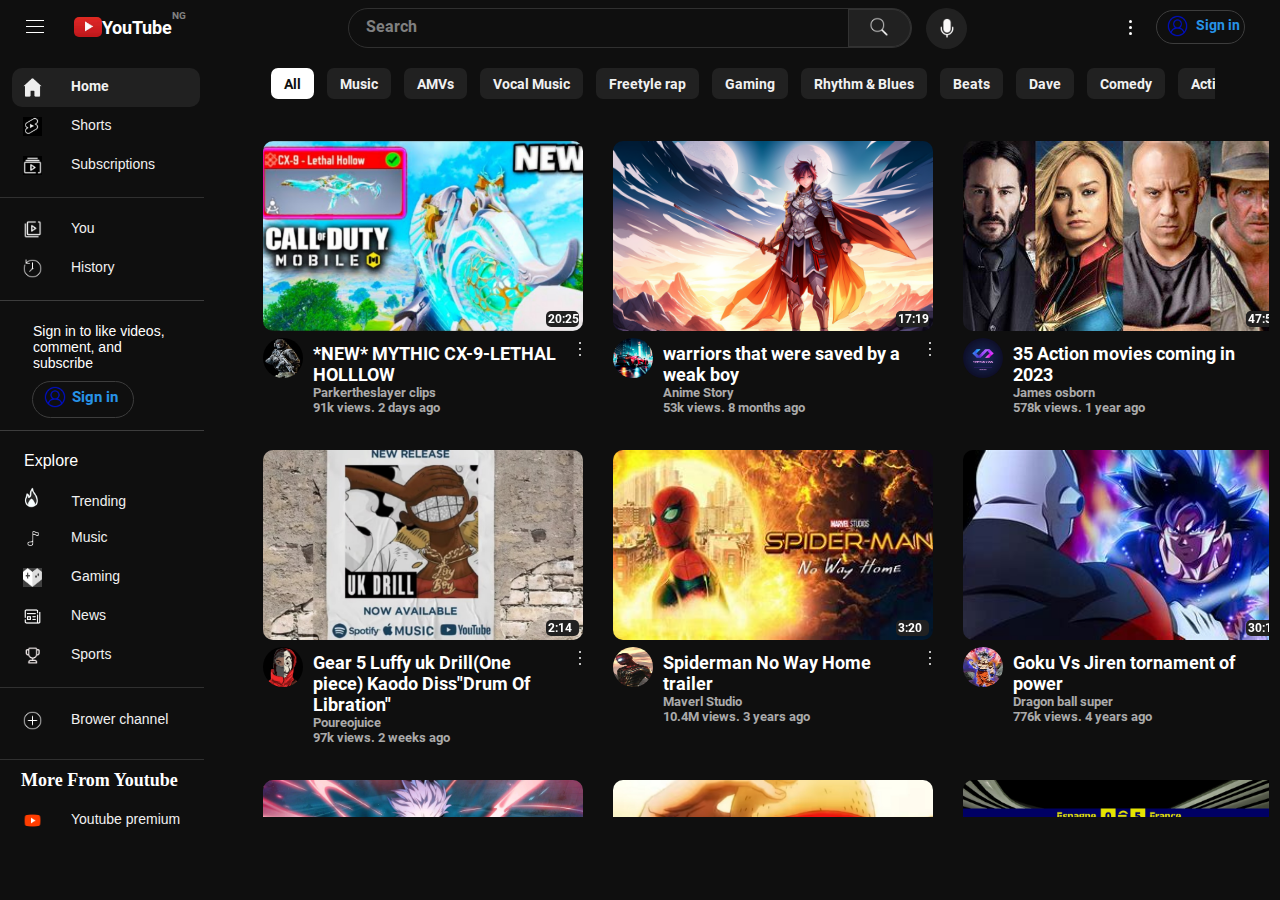
==== commit 5b803e7a: "fix the height of the site for phones" ====
--- a/index.html
+++ b/index.html
@@ -351,7 +351,7 @@
               </div>
               <div id="profile">
                 <img src="images2/mash.jpg" alt="" />
-                <div id="subfile">Gojo's Hollow purple Jujutsu kaisen </div>
+                <div id="subfile">Gojo's Hollow purple Jujutsu kaisen</div>
                 <div class="domenu">
                   <div class="dot"></div>
                   <div class="dot"></div>
@@ -498,7 +498,7 @@
               </div>
               <div id="profile">
                 <img src="images2/mash.jpg" alt="" />
-                <div id="subfile">Gojo been overpowered in Jujutsu kaisen </div>
+                <div id="subfile">Gojo been overpowered in Jujutsu kaisen</div>
                 <div class="domenu">
                   <div class="dot"></div>
                   <div class="dot"></div>
@@ -555,65 +555,65 @@
           </div>
           <div id="secondrow1">
             <div id="row2">
-              <div id="heroimage9">
-                <div id="herotext">
-                  <div>20:25</div>
-                </div>
-              </div>
-              <div id="profile">
-                <img src="images2/mash.jpg" alt="" />
-                <div id="subfile">Gojo been overpowered in Jujutsu kaisen </div>
-                <div class="domenu">
-                  <div class="dot"></div>
-                  <div class="dot"></div>
-                  <div class="dot"></div>
-                </div>
-              </div>
-              <footer id="foot">
-                Jujutsu kaisen update
-                <br />
-                754k views. 1 month ago
+              <div id="heroimage12">
+                <div id="herotext2">
+                  <div>10:20:25</div>
+                </div>
+              </div>
+              <div id="profile">
+                <img src="images2/rccg.webp" alt="" />
+                <div id="subfile">RCCG Holy Ghost Congress 2018 Day 3</div>
+                <div class="domenu">
+                  <div class="dot"></div>
+                  <div class="dot"></div>
+                  <div class="dot"></div>
+                </div>
+              </div>
+              <footer id="foot">
+                RCCG
+                <br />
+                7.7b views. 5 years ago
               </footer>
             </div>
             <div id="row3">
-              <div id="heroimage10">
-                <div id="herotext">
-                  <div>17:19</div>
+              <div id="heroimage13">
+                <div id="herotext2">
+                  <div>9:00:19</div>
+                </div>
+              </div>
+              <div id="profile">
+                <img src="images2/rccg.webp" alt="" />
+                <div id="subfile">RCCG  70th Annual Covention Day 2</div>
+                <div class="domenu">
+                  <div class="dot"></div>
+                  <div class="dot"></div>
+                  <div class="dot"></div>
+                </div>
+              </div>
+              <footer id="foot">
+                RCCG <br />
+                15b views. 1 year ago
+              </footer>
+            </div>
+            <div id="row3" class="row3">
+              <div id="heroimage14">
+                <div id="herotext">
+                  <div>10:23</div>
                 </div>
               </div>
               <div id="profile">
                 <img src="images2/wepik--20230904215643AHBT.jpeg" alt="" />
-                <div id="subfile">Kong vs godzilla 2021 movie trailer</div>
-                <div class="domenu">
-                  <div class="dot"></div>
-                  <div class="dot"></div>
-                  <div class="dot"></div>
-                </div>
-              </div>
-              <footer id="foot">
-                james osborn <br />
-                1.87m views. 2 years ago
-              </footer>
-            </div>
-            <div id="row3" class="row3">
-              <div id="heroimage11">
-                <div id="herotext">
-                  <div>47:55</div>
-                </div>
-              </div>
-              <div id="profile">
-                <img src="images2/wepik--20230904215643AHBT.jpeg" alt="" />
-                <div id="subfile">GTA san andreas ps5 gameplay</div>
-                <div class="domenu">
-                  <div class="dot"></div>
-                  <div class="dot"></div>
-                  <div class="dot"></div>
-                </div>
-              </div>
-              <footer id="foot">
-                petermatt
-                <br />
-                18k views. 8 months ago
+                <div id="subfile">Learn GitHub in 10min for Beginners</div>
+                <div class="domenu">
+                  <div class="dot"></div>
+                  <div class="dot"></div>
+                  <div class="dot"></div>
+                </div>
+              </div>
+              <footer id="foot">
+               GITHUB
+                <br />
+                87k views. 8 months ago
               </footer>
             </div>
           </div>
--- a/youtube.css
+++ b/youtube.css
@@ -377,6 +377,19 @@
   padding-bottom: 4px;
   padding-right: 4px;
 }
+#herotext2{
+  padding-bottom: 4px;
+  padding-right: 4px;
+}
+#herotext2 div{
+  margin-left: 85.5%;
+  backdrop-filter: blur(50px);
+  background-color: #212121;
+  padding: 1px 2px;
+  font-size: 12px;
+  font-family: Roboto, arial, sans-serif;
+  border-radius: 5px;
+}
 #row1 {
   display: inline-flex;
   margin-top: 35px;
@@ -528,6 +541,42 @@
 }
 #heroimage11 {
   background-image: url(images2/wallpaperflare.com_wallpaper.jpg);
+  width: 100%;
+  padding-top: 170px;
+  background-position: center;
+  background-size: cover;
+  background-repeat: no-repeat;
+  border-top-right-radius: 10px;
+  border-top-left-radius: 10px;
+  border-bottom-left-radius: 10px;
+  border-bottom-right-radius: 10px;
+}
+#heroimage12 {
+  background-image: url(images2/congress.jpg);
+  width: 100%;
+  padding-top: 170px;
+  background-position: center;
+  background-size: cover;
+  background-repeat: no-repeat;
+  border-top-right-radius: 10px;
+  border-top-left-radius: 10px;
+  border-bottom-left-radius: 10px;
+  border-bottom-right-radius: 10px;
+}
+#heroimage13 {
+  background-image: url(images2/congress2.jpg);
+  width: 100%;
+  padding-top: 170px;
+  background-position: center;
+  background-size: cover;
+  background-repeat: no-repeat;
+  border-top-right-radius: 10px;
+  border-top-left-radius: 10px;
+  border-bottom-left-radius: 10px;
+  border-bottom-right-radius: 10px;
+}
+#heroimage14 {
+  background-image: url(images2/gitlearn.jpg);
   width: 100%;
   padding-top: 170px;
   background-position: center;
@@ -776,7 +825,7 @@
     height: 35px;
   }
   #maincontent {
-    height: 100%;
+    height: 90%;
     left: 135px;
     width: 70%;
     overflow: none;
@@ -791,7 +840,7 @@
   }
   nav {
     width: 29%;
-    height: 100%;
+    height: 90%;
     margin-left: -8px;
   }
   #row2 {
@@ -891,6 +940,11 @@
     margin-top: -17px;
     margin-left: 86%;
   }
+  #herotext2 div{
+    font-size: 8px;
+    margin-top: -17px;
+    margin-left: 77%;
+  }
   #navfonhome,
   #navfon {
     font-size: 11px;
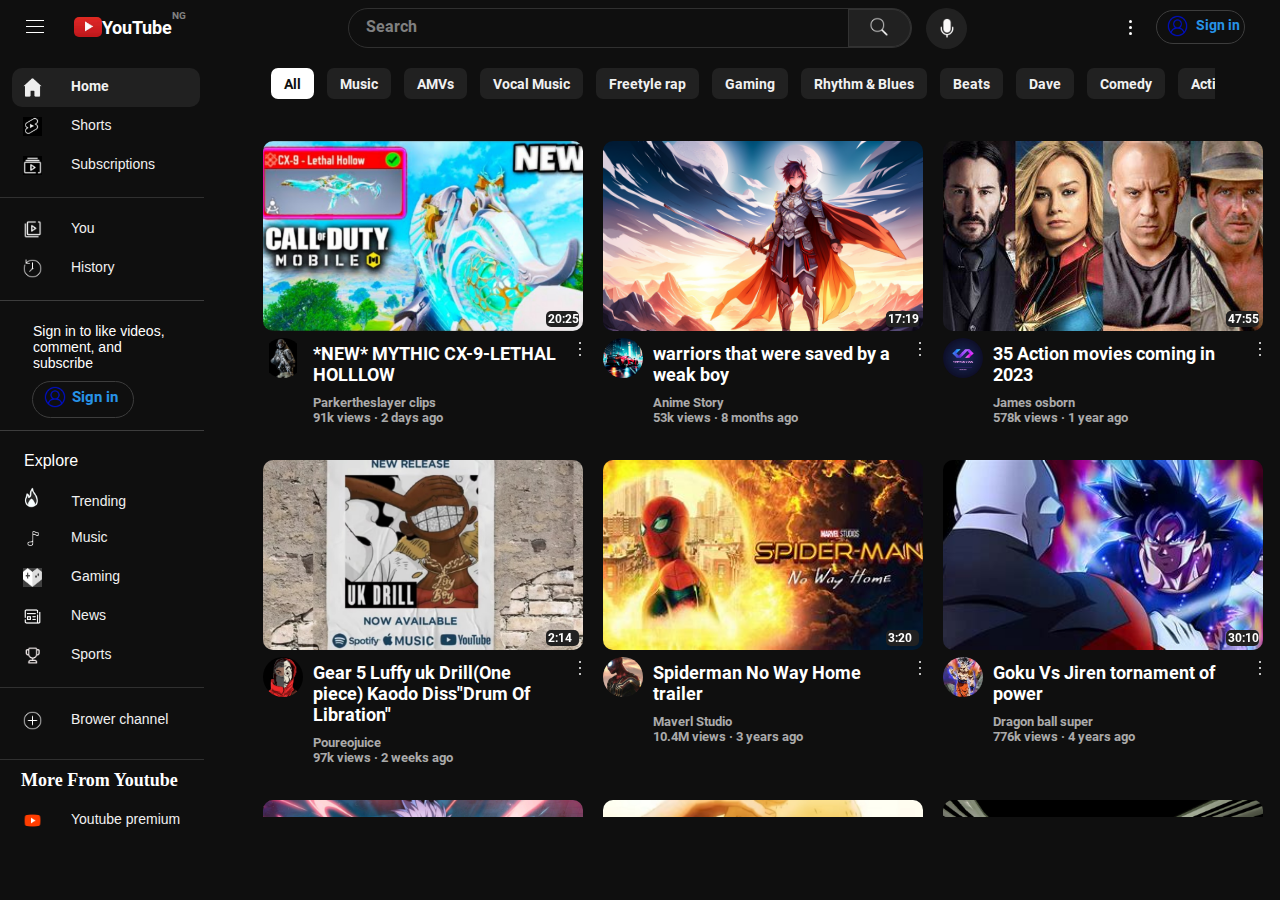
==== commit c1d93f87: "Fix the nav bar for phones" ====
--- a/index.html
+++ b/index.html
@@ -6,12 +6,13 @@
     <meta name="viewport" content="width=device-width, initial-scale=1.0" />
     <title>Youtube</title>
     <link rel="stylesheet" href="youtube.css" type="text/css" />
+    <script src="java.js"></script>
   </head>
   <body>
     <header>
       <div id="head">
         <div id="naw">
-          <div id="menubar">
+          <div id="menubar" onclick="myfunction()">
             <div id="menu"></div>
             <div id="menu"></div>
             <div id="menu"></div>
@@ -54,7 +55,7 @@
         </div>
       </div>
     </header>
-    <nav>
+    <nav id="nav">
       <div id="navbar">
         <div id="navigation" class="home">
           <img src="images2/home_6583566.png" alt="home" id="navic" />
@@ -229,7 +230,7 @@
               <footer id="foot">
                 Parkertheslayer clips
                 <br />
-                91k views. 2 days ago
+                91k views &#183; 2 days ago
               </footer>
             </div>
             <div id="row3">
@@ -250,7 +251,7 @@
               <footer id="foot">
                 Anime Story
                 <br />
-                53k views. 8 months ago
+                53k views &#183; 8 months ago
               </footer>
             </div>
             <div id="row3" class="row3">
@@ -271,7 +272,7 @@
               <footer id="foot">
                 James osborn
                 <br />
-                578k views. 1 year ago
+                578k views &#183; 1 year ago
               </footer>
             </div>
           </div>
@@ -296,7 +297,7 @@
               <footer id="foot">
                 Poureojuice
                 <br />
-                97k views. 2 weeks ago
+                97k views &#183; 2 weeks ago
               </footer>
             </div>
             <div id="row3">
@@ -305,7 +306,7 @@
                   <div>3:20</div>
                 </div>
               </div>
-              <div id="profile">
+              <div id="profile1">
                 <img src="images2/IMG_0671.JPG" alt="" />
                 <div id="subfile">Spiderman No Way Home trailer</div>
                 <div class="domenu">
@@ -317,7 +318,7 @@
               <footer id="foot">
                 Maverl Studio
                 <br />
-                10.4M views. 3 years ago
+                10.4M views &#183; 3 years ago
               </footer>
             </div>
             <div id="row3" class="row3">
@@ -326,7 +327,7 @@
                   <div>30:10</div>
                 </div>
               </div>
-              <div id="profile">
+              <div id="profile1">
                 <img src="images2/goku.jpg" alt="" />
                 <div id="subfile">Goku Vs Jiren tornament of power</div>
                 <div class="domenu">
@@ -338,7 +339,7 @@
               <footer id="foot">
                 Dragon ball super
                 <br />
-                776k views. 4 years ago
+                776k views &#183; 4 years ago
               </footer>
             </div>
           </div>
@@ -358,10 +359,11 @@
                   <div class="dot"></div>
                 </div>
               </div>
+              <br />
               <footer id="foot">
                 Jujutsu kaisen update
                 <br />
-                3.2M views. 1 year ago
+                3.2M views &#183; 1 year ago
               </footer>
             </div>
             <div id="row3">
@@ -382,7 +384,7 @@
               <footer id="foot">
                 Poureojuice
                 <br />
-                385k views. 2 months ago
+                385k views &#183; 2 months ago
               </footer>
             </div>
             <div id="row3" class="row3">
@@ -403,7 +405,7 @@
               <footer id="foot">
                 Yanmifeigwe clips
                 <br />
-                9.1k views. 1 years ago
+                9.1k views &#183; 1 years ago
               </footer>
             </div>
           </div>
@@ -508,7 +510,7 @@
               <footer id="foot">
                 Jujutsu kaisen update
                 <br />
-                754k views. 1 month ago
+                754k views &#183; 1 month ago
               </footer>
             </div>
             <div id="row3">
@@ -528,7 +530,7 @@
               </div>
               <footer id="foot">
                 james osborn <br />
-                1.87m views. 2 years ago
+                1.87m views &#183; 2 years ago
               </footer>
             </div>
             <div id="row3" class="row3">
@@ -549,7 +551,7 @@
               <footer id="foot">
                 petermatt
                 <br />
-                18k views. 8 months ago
+                18k views &#183; 8 months ago
               </footer>
             </div>
           </div>
@@ -560,7 +562,7 @@
                   <div>10:20:25</div>
                 </div>
               </div>
-              <div id="profile">
+              <div id="profile1">
                 <img src="images2/rccg.webp" alt="" />
                 <div id="subfile">RCCG Holy Ghost Congress 2018 Day 3</div>
                 <div class="domenu">
@@ -572,7 +574,7 @@
               <footer id="foot">
                 RCCG
                 <br />
-                7.7b views. 5 years ago
+                7.7b views &#183; 5 years ago
               </footer>
             </div>
             <div id="row3">
@@ -581,9 +583,9 @@
                   <div>9:00:19</div>
                 </div>
               </div>
-              <div id="profile">
+              <div id="profile1">
                 <img src="images2/rccg.webp" alt="" />
-                <div id="subfile">RCCG  70th Annual Covention Day 2</div>
+                <div id="subfile">RCCG 70th Annual Covention Day 2</div>
                 <div class="domenu">
                   <div class="dot"></div>
                   <div class="dot"></div>
@@ -592,7 +594,7 @@
               </div>
               <footer id="foot">
                 RCCG <br />
-                15b views. 1 year ago
+                15b views &#183; 1 year ago
               </footer>
             </div>
             <div id="row3" class="row3">
@@ -611,9 +613,9 @@
                 </div>
               </div>
               <footer id="foot">
-               GITHUB
-                <br />
-                87k views. 8 months ago
+                GITHUB
+                <br />
+                87k views &#183; 8 months ago
               </footer>
             </div>
           </div>
--- a/youtube.css
+++ b/youtube.css
@@ -400,7 +400,7 @@
 }
 #row3 {
   width: 320px;
-  margin-left: 30px;
+  margin-left: 20px;
 }
 #secondrow1 {
   display: inline-flex;
@@ -417,6 +417,7 @@
   border-top-left-radius: 10px;
   border-bottom-left-radius: 10px;
   border-bottom-right-radius: 10px;
+  transition: 0.3s;
 }
 #heroimage1 {
   background-image: url(images2/Screenshot_20231007-025848_YouTube.jpg);
@@ -429,6 +430,7 @@
   border-top-left-radius: 10px;
   border-bottom-left-radius: 10px;
   border-bottom-right-radius: 10px;
+  transition: 0.3s;
 }
 #heroimage2 {
   background-image: url(images2/movies.jpg);
@@ -441,6 +443,7 @@
   border-top-left-radius: 10px;
   border-bottom-left-radius: 10px;
   border-bottom-right-radius: 10px;
+  transition: 0.3s;
 }
 #heroimage3 {
   background-image: url(images2/Screenshot_20231007-123513_YouTube.jpg);
@@ -453,6 +456,7 @@
   border-top-left-radius: 10px;
   border-bottom-left-radius: 10px;
   border-bottom-right-radius: 10px;
+  transition: 0.3s;
 }
 #heroimage4 {
   background-image: url(images2/spiderman.jpg);
@@ -465,6 +469,7 @@
   border-top-left-radius: 10px;
   border-bottom-left-radius: 10px;
   border-bottom-right-radius: 10px;
+  transition: 0.3s;
 }
 #heroimage6 {
   background-image: url(images2/3b897aafff9e433e339910b9613bec66.jpg);
@@ -477,6 +482,7 @@
   border-top-left-radius: 10px;
   border-bottom-left-radius: 10px;
   border-bottom-right-radius: 10px;
+  transition: 0.3s;
 }
 
 #heroimage5 {
@@ -490,6 +496,7 @@
   border-top-left-radius: 10px;
   border-bottom-left-radius: 10px;
   border-bottom-right-radius: 10px;
+  transition: 0.3s;
 }
 #heroimage7 {
   background-image: url(images2/Screenshot_20230801-103315_YouTube.jpg);
@@ -502,6 +509,7 @@
   border-top-left-radius: 10px;
   border-bottom-left-radius: 10px;
   border-bottom-right-radius: 10px;
+  transition: 0.3s;
 }
 #heroimage8 {
   background-image: url(images2/Screenshot_20230621-234800_eFootball.jpg);
@@ -514,6 +522,7 @@
   border-top-left-radius: 10px;
   border-bottom-left-radius: 10px;
   border-bottom-right-radius: 10px;
+  transition: 0.3s;
 }
 #heroimage9 {
   background-image: url(images2/gojo.JPG);
@@ -526,6 +535,7 @@
   border-top-left-radius: 10px;
   border-bottom-left-radius: 10px;
   border-bottom-right-radius: 10px;
+  transition: 0.3s;
 }
 #heroimage10 {
   background-image: url(images2/kong.jpg);
@@ -538,6 +548,7 @@
   border-top-left-radius: 10px;
   border-bottom-left-radius: 10px;
   border-bottom-right-radius: 10px;
+  transition: 0.3s;
 }
 #heroimage11 {
   background-image: url(images2/wallpaperflare.com_wallpaper.jpg);
@@ -550,6 +561,7 @@
   border-top-left-radius: 10px;
   border-bottom-left-radius: 10px;
   border-bottom-right-radius: 10px;
+  transition: 0.3s;
 }
 #heroimage12 {
   background-image: url(images2/congress.jpg);
@@ -562,6 +574,7 @@
   border-top-left-radius: 10px;
   border-bottom-left-radius: 10px;
   border-bottom-right-radius: 10px;
+  transition: 0.3s;
 }
 #heroimage13 {
   background-image: url(images2/congress2.jpg);
@@ -574,6 +587,7 @@
   border-top-left-radius: 10px;
   border-bottom-left-radius: 10px;
   border-bottom-right-radius: 10px;
+  transition: 0.3s;
 }
 #heroimage14 {
   background-image: url(images2/gitlearn.jpg);
@@ -586,6 +600,7 @@
   border-top-left-radius: 10px;
   border-bottom-left-radius: 10px;
   border-bottom-right-radius: 10px;
+  transition: 0.3s;
 }
 #heroimage5:hover {
   border-radius: 0;
@@ -627,10 +642,23 @@
   display: inline-flex;
   margin-top: 7px;
 }
+#profile1 {
+  display: inline-flex;
+  margin-top: 7px;
+}
+
 #profile img {
   width: 40px;
   height: 40px;
   border-radius: 20px;
+  object-fit: contain;
+}
+
+#profile1 img {
+  width: 40px;
+  height: 40px;
+  border-radius: 20px;
+  object-fit: cover;
 }
 #subfile {
   margin-left: 10px;
@@ -647,9 +675,11 @@
   background-color: white;
   border-radius: 2px;
   margin-left:16px;
+  display: block;
 }
 #foot {
   margin-left: 50px;
+  margin-top: 10px;
 }
 #youShorts {
   margin-top: 20px;
@@ -684,6 +714,7 @@
   border-bottom-right-radius: 10px;
   border-top-left-radius: 10px;
   border-bottom-left-radius: 10px;
+  transition: 0.3s;
 }
 #videoimage1 {
   background-image: url(images2/spidervesre.JPG);
@@ -696,6 +727,7 @@
   border-bottom-right-radius: 10px;
   border-top-left-radius: 10px;
   border-bottom-left-radius: 10px;
+  transition: 0.3s;
 }
 #videoimage2 {
   background-image: url(images2/jesus.jpg);
@@ -708,6 +740,7 @@
   border-bottom-right-radius: 10px;
   border-top-left-radius: 10px;
   border-bottom-left-radius: 10px;
+  transition: 0.3s;
 }
 #videoimage3 {
   background-image: url(images2/pikacku.JPG);
@@ -720,6 +753,7 @@
   border-bottom-right-radius: 10px;
   border-top-left-radius: 10px;
   border-bottom-left-radius: 10px;
+  transition: 0.3s;
 }
 #videoimage4 {
   background-image: url(images2/flame\ hashira.JPG);
@@ -732,6 +766,7 @@
   border-bottom-right-radius: 10px;
   border-top-left-radius: 10px;
   border-bottom-left-radius: 10px;
+  transition: 0.3s;
 }
 #videoimage5 {
   background-image: url(images2/spiderman\ 1.JPG);
@@ -744,6 +779,7 @@
   border-bottom-right-radius: 10px;
   border-top-left-radius: 10px;
   border-bottom-left-radius: 10px;
+  transition: 0.3s;
 }
 #videoimage6 {
   background-image: url(images2/funny\ shorts.jpg);
@@ -756,6 +792,7 @@
   border-bottom-right-radius: 10px;
   border-top-left-radius: 10px;
   border-bottom-left-radius: 10px;
+  transition: 0.3s;
 }
 #videotext {
   margin-left: 160px;
@@ -805,7 +842,8 @@
 #videoimage3:hover,
 #videoimage2:hover,
 #videoimage4:hover,
-#videoimage5:hover {
+#videoimage5:hover,
+#videoimage6:hover {
   border-radius: 0;
 }
 /* for phones*/
@@ -826,9 +864,10 @@
   }
   #maincontent {
     height: 90%;
-    left: 135px;
+    left: 17px;
     width: 70%;
     overflow: none;
+    z-index: -1;
   }
   #maincontent:hover {
     overflow: none;
@@ -842,6 +881,8 @@
     width: 29%;
     height: 90%;
     margin-left: -8px;
+    display: none;
+    background-color: #0f0f0f;
   }
   #row2 {
     width: 150px;
@@ -919,8 +960,8 @@
     margin-left: 4px;
   }
   #signy img {
-    height: 17px;
-    width: 16px;
+    height: 16px;
+    width: 15px;
   }
   #signy div {
     padding: 3px 0px 3px 4px;
@@ -1018,7 +1059,7 @@
     font-size: 10px;
   }
   #youShorts div {
-    margin-left: -10px;
+    margin-left: 15px;
   }
   #videos {
     margin-left: -10px;
